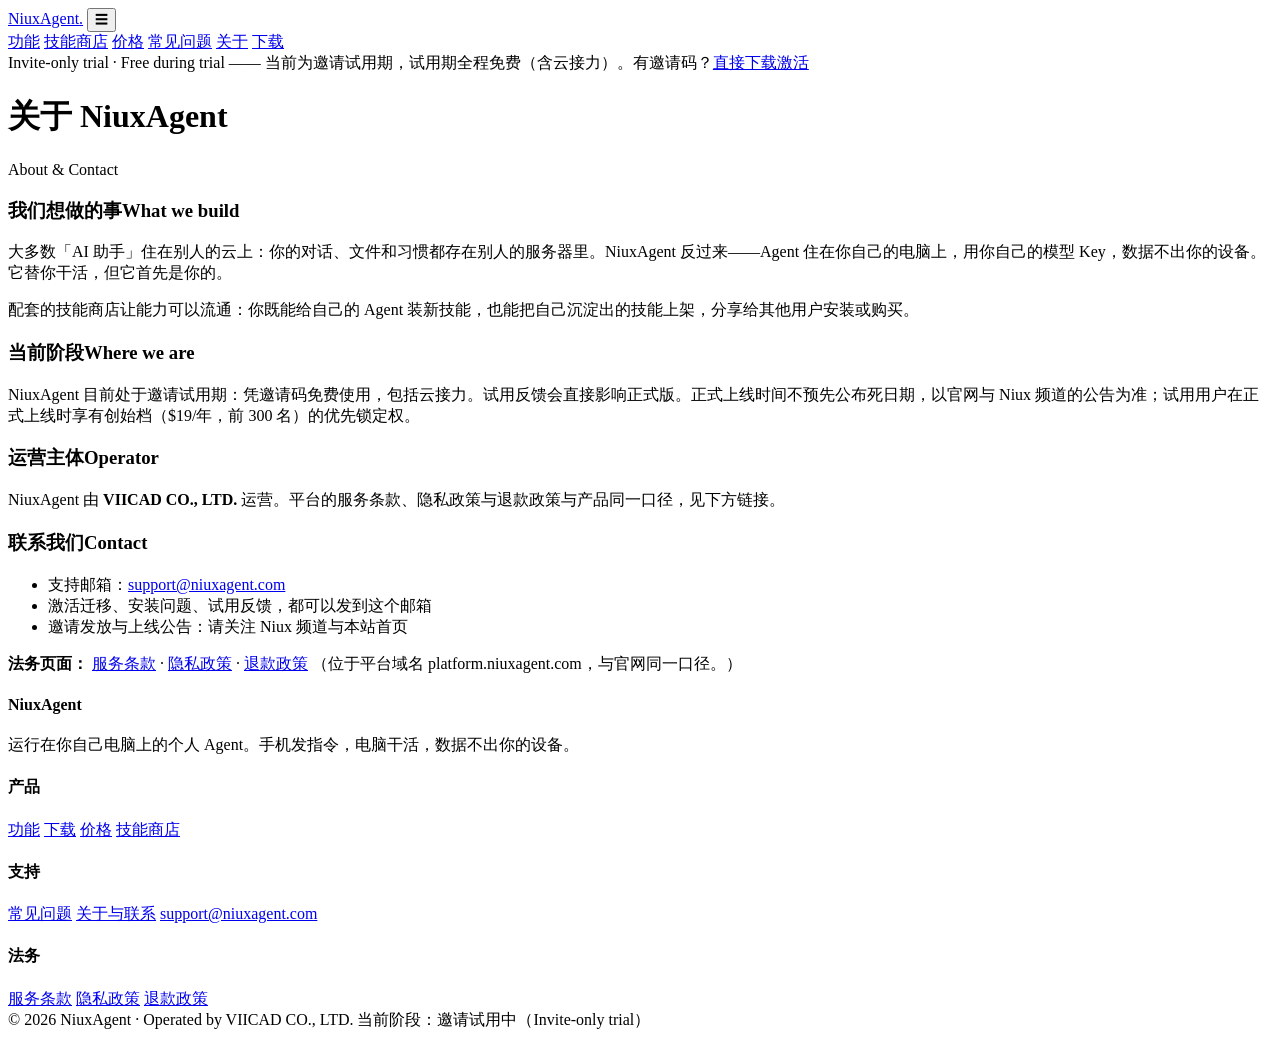
==== about.html @ ad42658b "NiuxAgent trial website v1" ====
<!DOCTYPE html>
<html lang="zh-CN">
<head>
<meta charset="UTF-8">
<meta name="viewport" content="width=device-width, initial-scale=1.0">
<title>关于与联系 — NiuxAgent</title>
<meta name="description" content="NiuxAgent 关于与联系：产品理念、运营主体 VIICAD CO., LTD.、支持邮箱与法务页面入口。">
<link rel="stylesheet" href="assets/style.css">
</head>
<body>

<header class="site">
  <div class="wrap nav">
    <a class="logo" href="index.html">NiuxAgent<span class="dot">.</span></a>
    <button class="burger" aria-label="菜单">☰</button>
    <nav class="main">
      <a href="features.html">功能</a>
      <a href="store.html">技能商店</a>
      <a href="pricing.html">价格</a>
      <a href="faq.html">常见问题</a>
      <a href="about.html" class="active">关于</a>
      <a class="btn btn-primary btn-small nav-cta" href="download.html">下载</a>
    </nav>
  </div>
</header>

<div class="phase-banner">
  <span class="en">Invite-only trial · Free during trial</span> —— 当前为邀请试用期，试用期全程免费（含云接力）。有邀请码？<a href="download.html">直接下载激活</a>
</div>

<main>
  <div class="page-head">
    <div class="wrap">
      <h1>关于 NiuxAgent</h1>
      <div class="en">About &amp; Contact</div>
    </div>
  </div>

  <section class="block">
    <div class="wrap">
      <div class="grid c2">
        <div class="card">
          <h3>我们想做的事<span class="en">What we build</span></h3>
          <p>大多数「AI 助手」住在别人的云上：你的对话、文件和习惯都存在别人的服务器里。NiuxAgent 反过来——Agent 住在你自己的电脑上，用你自己的模型 Key，数据不出你的设备。它替你干活，但它首先是你的。</p>
          <p style="margin-top:10px">配套的技能商店让能力可以流通：你既能给自己的 Agent 装新技能，也能把自己沉淀出的技能上架，分享给其他用户安装或购买。</p>
        </div>
        <div class="card">
          <h3>当前阶段<span class="en">Where we are</span></h3>
          <p>NiuxAgent 目前处于邀请试用期：凭邀请码免费使用，包括云接力。试用反馈会直接影响正式版。正式上线时间不预先公布死日期，以官网与 Niux 频道的公告为准；试用用户在正式上线时享有创始档（$19/年，前 300 名）的优先锁定权。</p>
        </div>
        <div class="card">
          <h3>运营主体<span class="en">Operator</span></h3>
          <p>NiuxAgent 由 <strong style="color:var(--text)">VIICAD CO., LTD.</strong> 运营。平台的服务条款、隐私政策与退款政策与产品同一口径，见下方链接。</p>
        </div>
        <div class="card">
          <h3>联系我们<span class="en">Contact</span></h3>
          <ul>
            <li>支持邮箱：<a href="mailto:support@niuxagent.com">support@niuxagent.com</a></li>
            <li>激活迁移、安装问题、试用反馈，都可以发到这个邮箱</li>
            <li>邀请发放与上线公告：请关注 Niux 频道与本站首页</li>
          </ul>
        </div>
      </div>

      <div class="info-box">
        <strong>法务页面：</strong>
        <a href="https://platform.niuxagent.com/terms">服务条款</a> ·
        <a href="https://platform.niuxagent.com/privacy">隐私政策</a> ·
        <a href="https://platform.niuxagent.com/refunds">退款政策</a>
        （位于平台域名 platform.niuxagent.com，与官网同一口径。）
      </div>
    </div>
  </section>
</main>

<footer class="site">
  <div class="wrap">
    <div class="foot-grid">
      <div>
        <h4>NiuxAgent</h4>
        <p>运行在你自己电脑上的个人 Agent。手机发指令，电脑干活，数据不出你的设备。</p>
      </div>
      <div>
        <h4>产品</h4>
        <a href="features.html">功能</a>
        <a href="download.html">下载</a>
        <a href="pricing.html">价格</a>
        <a href="store.html">技能商店</a>
      </div>
      <div>
        <h4>支持</h4>
        <a href="faq.html">常见问题</a>
        <a href="about.html">关于与联系</a>
        <a href="mailto:support@niuxagent.com">support@niuxagent.com</a>
      </div>
      <div>
        <h4>法务</h4>
        <a href="https://platform.niuxagent.com/terms">服务条款</a>
        <a href="https://platform.niuxagent.com/privacy">隐私政策</a>
        <a href="https://platform.niuxagent.com/refunds">退款政策</a>
      </div>
    </div>
    <div class="foot-bottom">
      <span>© 2026 NiuxAgent · Operated by VIICAD CO., LTD.</span>
      <span>当前阶段：邀请试用中（Invite-only trial）</span>
    </div>
  </div>
</footer>

<script src="assets/main.js"></script>
</body>
</html>
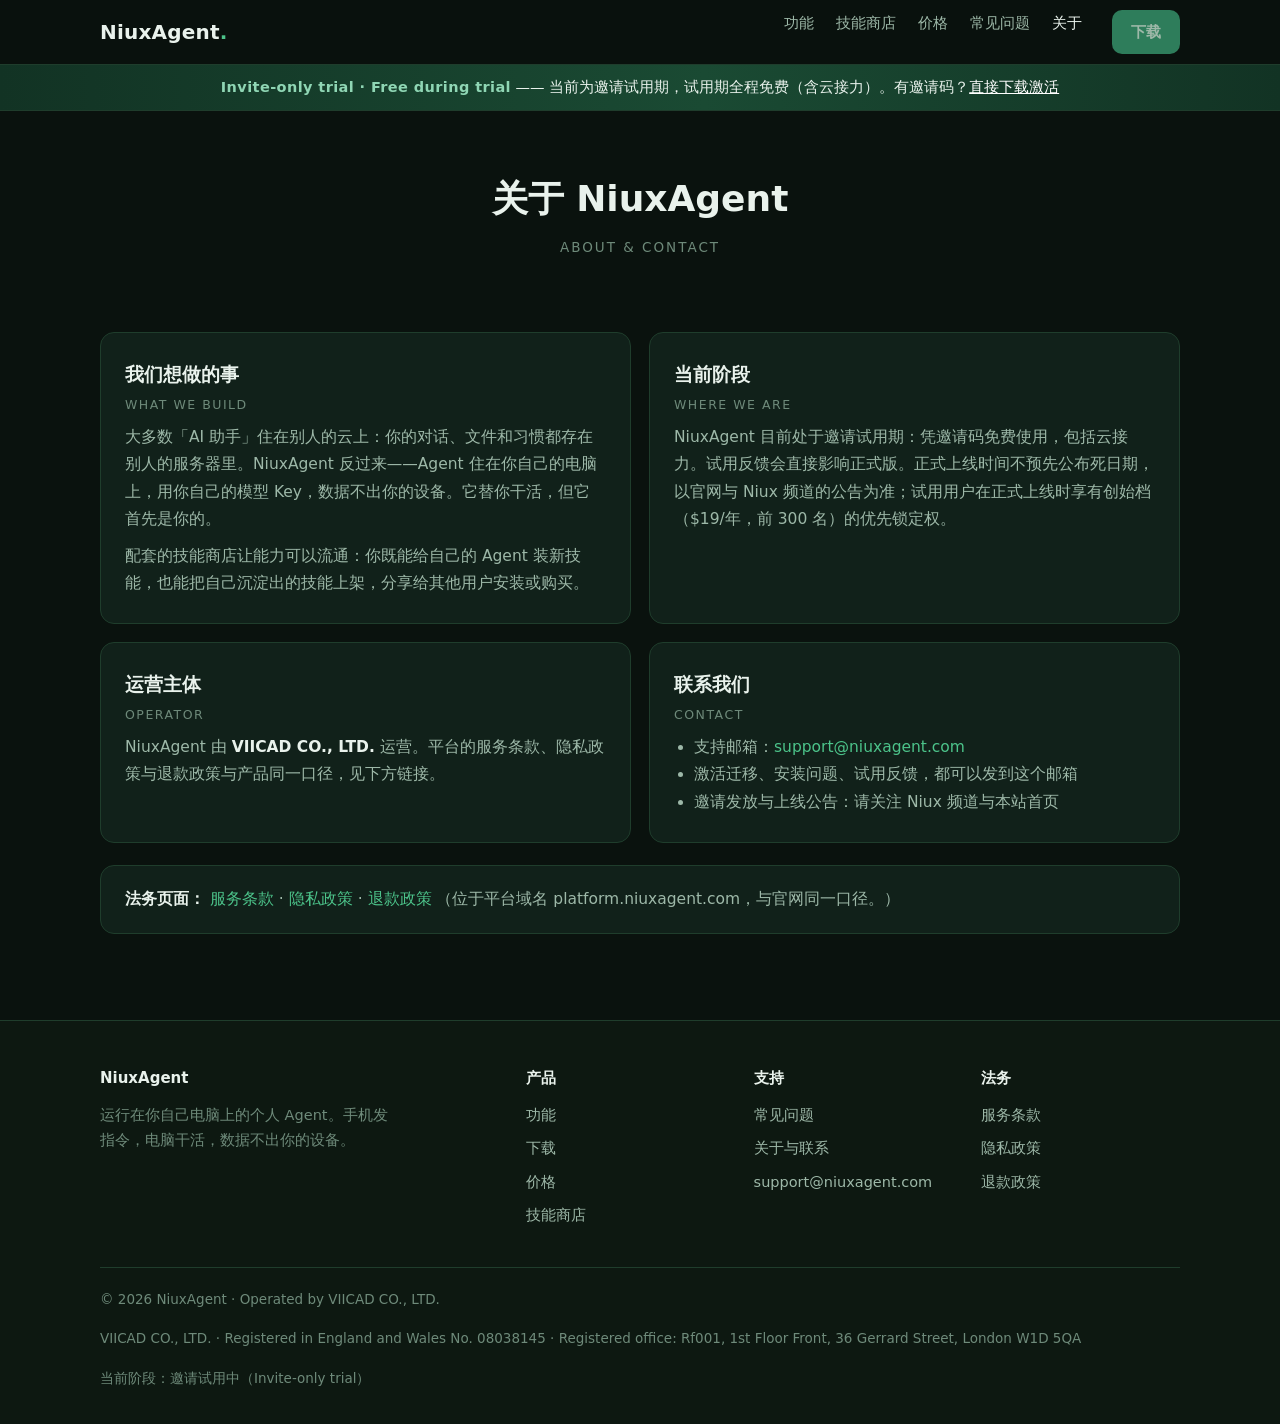
==== commit 7fe14f78: "Platform links open in new tab; macOS copy; VIICAD registration line" ====
--- a/about.html
+++ b/about.html
@@ -64,9 +64,9 @@
 
       <div class="info-box">
         <strong>法务页面：</strong>
-        <a href="https://platform.niuxagent.com/terms">服务条款</a> ·
-        <a href="https://platform.niuxagent.com/privacy">隐私政策</a> ·
-        <a href="https://platform.niuxagent.com/refunds">退款政策</a>
+        <a href="https://platform.niuxagent.com/terms" target="_blank" rel="noopener">服务条款</a> ·
+        <a href="https://platform.niuxagent.com/privacy" target="_blank" rel="noopener">隐私政策</a> ·
+        <a href="https://platform.niuxagent.com/refunds" target="_blank" rel="noopener">退款政策</a>
         （位于平台域名 platform.niuxagent.com，与官网同一口径。）
       </div>
     </div>
@@ -95,13 +95,13 @@
       </div>
       <div>
         <h4>法务</h4>
-        <a href="https://platform.niuxagent.com/terms">服务条款</a>
-        <a href="https://platform.niuxagent.com/privacy">隐私政策</a>
-        <a href="https://platform.niuxagent.com/refunds">退款政策</a>
+        <a href="https://platform.niuxagent.com/terms" target="_blank" rel="noopener">服务条款</a>
+        <a href="https://platform.niuxagent.com/privacy" target="_blank" rel="noopener">隐私政策</a>
+        <a href="https://platform.niuxagent.com/refunds" target="_blank" rel="noopener">退款政策</a>
       </div>
     </div>
     <div class="foot-bottom">
-      <span>© 2026 NiuxAgent · Operated by VIICAD CO., LTD.</span>
+      <span>© 2026 NiuxAgent · Operated by VIICAD CO., LTD.</span><br><span>VIICAD CO., LTD. · Registered in England and Wales No. 08038145 · Registered office: Rf001, 1st Floor Front, 36 Gerrard Street, London W1D 5QA</span>
       <span>当前阶段：邀请试用中（Invite-only trial）</span>
     </div>
   </div>
--- a/assets/style.css
+++ b/assets/style.css
@@ -0,0 +1,185 @@
+/* NiuxAgent 官网 · 深松绿（deep pine）深色风格 · 纯静态无构建链 */
+:root{
+  --bg:#0a120e;
+  --bg-2:#0d1811;
+  --card:#11211a;
+  --card-2:#142820;
+  --line:#1f3d2c;
+  --pine:#2e7d5b;
+  --accent:#4cc38a;
+  --accent-soft:#8fd6b4;
+  --text:#e9f2ec;
+  --muted:#9db8a8;
+  --faint:#6e8a7a;
+  --warn-bg:#241d10;
+  --warn-line:#6b5518;
+  --warn-text:#e8cf8f;
+  --radius:14px;
+  --maxw:1120px;
+}
+*{box-sizing:border-box;margin:0;padding:0}
+html{scroll-behavior:smooth}
+body{
+  background:var(--bg);
+  color:var(--text);
+  font-family:"PingFang SC","Hiragino Sans GB","Microsoft YaHei","Noto Sans SC",system-ui,-apple-system,"Segoe UI",sans-serif;
+  line-height:1.75;
+  font-size:16px;
+  -webkit-font-smoothing:antialiased;
+}
+a{color:var(--accent);text-decoration:none}
+a:hover{text-decoration:underline}
+img{max-width:100%}
+.wrap{max-width:var(--maxw);margin:0 auto;padding:0 20px}
+
+/* ---------- 顶部导航 ---------- */
+header.site{
+  position:sticky;top:0;z-index:50;
+  background:rgba(10,18,14,.92);
+  backdrop-filter:blur(8px);
+  border-bottom:1px solid var(--line);
+}
+.nav{display:flex;align-items:center;gap:28px;height:64px}
+.logo{font-size:20px;font-weight:700;color:var(--text);letter-spacing:.2px;white-space:nowrap}
+.logo:hover{text-decoration:none}
+.logo .dot{color:var(--accent)}
+nav.main{display:flex;gap:22px;margin-left:auto}
+nav.main a{color:var(--muted);font-size:15px}
+nav.main a:hover,nav.main a.active{color:var(--text);text-decoration:none}
+.nav-cta{margin-left:8px}
+.burger{display:none;margin-left:auto;background:none;border:1px solid var(--line);border-radius:8px;color:var(--text);padding:6px 12px;font-size:18px;cursor:pointer}
+
+/* ---------- 阶段横幅 ---------- */
+.phase-banner{
+  background:linear-gradient(90deg,#123324,#1a4a33 55%,#123324);
+  border-bottom:1px solid var(--line);
+  text-align:center;
+  padding:10px 16px;
+  font-size:14.5px;
+}
+.phase-banner .en{color:var(--accent-soft);font-weight:600;letter-spacing:.4px}
+.phase-banner a{color:#fff;text-decoration:underline}
+
+/* ---------- 按钮 ---------- */
+.btn{
+  display:inline-block;padding:12px 26px;border-radius:10px;
+  font-size:16px;font-weight:600;border:1px solid transparent;
+}
+.btn:hover{text-decoration:none}
+.btn-primary{background:var(--pine);color:#fff}
+.btn-primary:hover{background:#359168}
+.btn-ghost{background:transparent;color:var(--accent);border-color:var(--pine)}
+.btn-ghost:hover{background:rgba(46,125,91,.15)}
+.btn-small{padding:8px 18px;font-size:14.5px}
+
+/* ---------- Hero ---------- */
+.hero{padding:84px 0 64px;text-align:center;background:radial-gradient(ellipse 80% 55% at 50% 0%,#14301f 0%,var(--bg) 70%)}
+.hero .kicker{color:var(--accent);font-size:14px;letter-spacing:3px;text-transform:uppercase;margin-bottom:18px}
+.hero h1{font-size:44px;line-height:1.3;font-weight:800;max-width:820px;margin:0 auto 14px}
+.hero h1 .hl{color:var(--accent)}
+.hero .en-sub{color:var(--faint);font-size:17px;margin-bottom:20px}
+.hero p.lead{color:var(--muted);font-size:18.5px;max-width:720px;margin:0 auto 34px}
+.hero .cta-row{display:flex;gap:14px;justify-content:center;flex-wrap:wrap}
+.hero .note{margin-top:16px;color:var(--faint);font-size:14px}
+
+/* ---------- 通用区块 ---------- */
+section.block{padding:64px 0}
+section.block.alt{background:var(--bg-2);border-top:1px solid var(--line);border-bottom:1px solid var(--line)}
+.sec-head{text-align:center;margin-bottom:40px}
+.sec-head h2{font-size:30px;font-weight:700}
+.sec-head .en{color:var(--faint);font-size:14px;letter-spacing:2px;text-transform:uppercase;margin-top:6px}
+.sec-head p{color:var(--muted);max-width:680px;margin:12px auto 0}
+.grid{display:grid;gap:18px}
+.grid.c3{grid-template-columns:repeat(3,1fr)}
+.grid.c2{grid-template-columns:repeat(2,1fr)}
+.card{
+  background:var(--card);border:1px solid var(--line);border-radius:var(--radius);
+  padding:26px 24px;
+}
+.card h3{font-size:18.5px;margin-bottom:8px}
+.card h3 .en{display:block;font-size:12.5px;color:var(--faint);letter-spacing:1.5px;text-transform:uppercase;margin-top:3px;font-weight:500}
+.card p{color:var(--muted);font-size:15.5px}
+.card ul{color:var(--muted);font-size:15.5px;padding-left:20px}
+.card.highlight{border-color:var(--pine);background:var(--card-2)}
+
+/* ---------- 步骤 ---------- */
+.steps{display:grid;grid-template-columns:repeat(3,1fr);gap:18px;counter-reset:step}
+.step{background:var(--card);border:1px solid var(--line);border-radius:var(--radius);padding:26px 24px}
+.step .num{
+  display:inline-flex;align-items:center;justify-content:center;
+  width:34px;height:34px;border-radius:50%;
+  background:var(--pine);color:#fff;font-weight:700;margin-bottom:12px;
+}
+.step h3{font-size:18px;margin-bottom:6px}
+.step p{color:var(--muted);font-size:15.5px}
+
+/* ---------- 页首（内页） ---------- */
+.page-head{padding:56px 0 8px;text-align:center}
+.page-head h1{font-size:36px;font-weight:800}
+.page-head .en{color:var(--faint);letter-spacing:2px;text-transform:uppercase;font-size:13.5px;margin-top:6px}
+.page-head p{color:var(--muted);max-width:680px;margin:14px auto 0}
+
+/* ---------- 价格 ---------- */
+.price-table{width:100%;border-collapse:collapse;background:var(--card);border:1px solid var(--line);border-radius:var(--radius);overflow:hidden}
+.price-table th,.price-table td{padding:16px 20px;text-align:left;border-bottom:1px solid var(--line);font-size:15.5px}
+.price-table th{background:var(--card-2);font-size:16px}
+.price-table tr:last-child td{border-bottom:none}
+.price-table .amount{font-size:20px;font-weight:700;color:var(--accent);white-space:nowrap}
+.price-table td.desc{color:var(--muted)}
+.tag{display:inline-block;background:var(--pine);color:#fff;font-size:12.5px;border-radius:20px;padding:2px 10px;margin-left:8px;vertical-align:middle}
+
+/* ---------- 提示框 ---------- */
+.notice{
+  border:1px solid var(--warn-line);background:var(--warn-bg);color:var(--warn-text);
+  border-radius:var(--radius);padding:20px 24px;margin:22px 0;font-size:15.5px;
+}
+.notice strong{color:#f4e2ac}
+.info-box{
+  border:1px solid var(--line);background:var(--card);
+  border-radius:var(--radius);padding:20px 24px;margin:22px 0;font-size:15.5px;color:var(--muted);
+}
+.info-box strong{color:var(--text)}
+
+/* ---------- FAQ ---------- */
+.faq-item{background:var(--card);border:1px solid var(--line);border-radius:var(--radius);padding:22px 26px;margin-bottom:14px}
+.faq-item h3{font-size:17.5px;margin-bottom:6px}
+.faq-item p{color:var(--muted);font-size:15.5px}
+.faq-item p + p{margin-top:8px}
+
+/* ---------- 下载卡 ---------- */
+.dl-card{text-align:center;padding:36px 28px}
+.dl-card .os{font-size:22px;font-weight:700;margin-bottom:4px}
+.dl-card .os-en{color:var(--faint);font-size:13px;letter-spacing:2px;text-transform:uppercase;margin-bottom:14px}
+.dl-card p{margin-bottom:20px}
+ol.steps-list{color:var(--muted);font-size:15.5px;padding-left:22px;max-width:760px;margin:0 auto}
+ol.steps-list li{margin-bottom:8px}
+ol.steps-list strong,ul.plain strong{color:var(--text)}
+ul.plain{color:var(--muted);font-size:15.5px;padding-left:20px;max-width:760px;margin:0 auto}
+ul.plain li{margin-bottom:8px}
+
+/* ---------- 页脚 ---------- */
+footer.site{border-top:1px solid var(--line);background:var(--bg-2);padding:44px 0 34px;margin-top:0}
+.foot-grid{display:grid;grid-template-columns:2fr 1fr 1fr 1fr;gap:28px;margin-bottom:30px}
+.foot-grid h4{font-size:15px;margin-bottom:12px;color:var(--text)}
+.foot-grid a{display:block;color:var(--muted);font-size:14.5px;margin-bottom:8px}
+.foot-grid p{color:var(--faint);font-size:14.5px;max-width:300px}
+.foot-bottom{border-top:1px solid var(--line);padding-top:20px;color:var(--faint);font-size:13.5px;display:flex;gap:16px;flex-wrap:wrap;justify-content:space-between}
+
+/* ---------- 响应式 ---------- */
+@media (max-width:860px){
+  .grid.c3,.steps{grid-template-columns:1fr}
+  .grid.c2{grid-template-columns:1fr}
+  .foot-grid{grid-template-columns:1fr 1fr}
+  .hero{padding:56px 0 44px}
+  .hero h1{font-size:31px}
+  .page-head h1{font-size:28px}
+  nav.main{
+    display:none;position:absolute;top:64px;left:0;right:0;
+    background:var(--bg-2);flex-direction:column;padding:16px 20px;gap:14px;
+    border-bottom:1px solid var(--line);
+  }
+  nav.main.open{display:flex}
+  nav.main .nav-cta{margin-left:0}
+  .burger{display:block}
+  header.site .nav{position:relative}
+}
